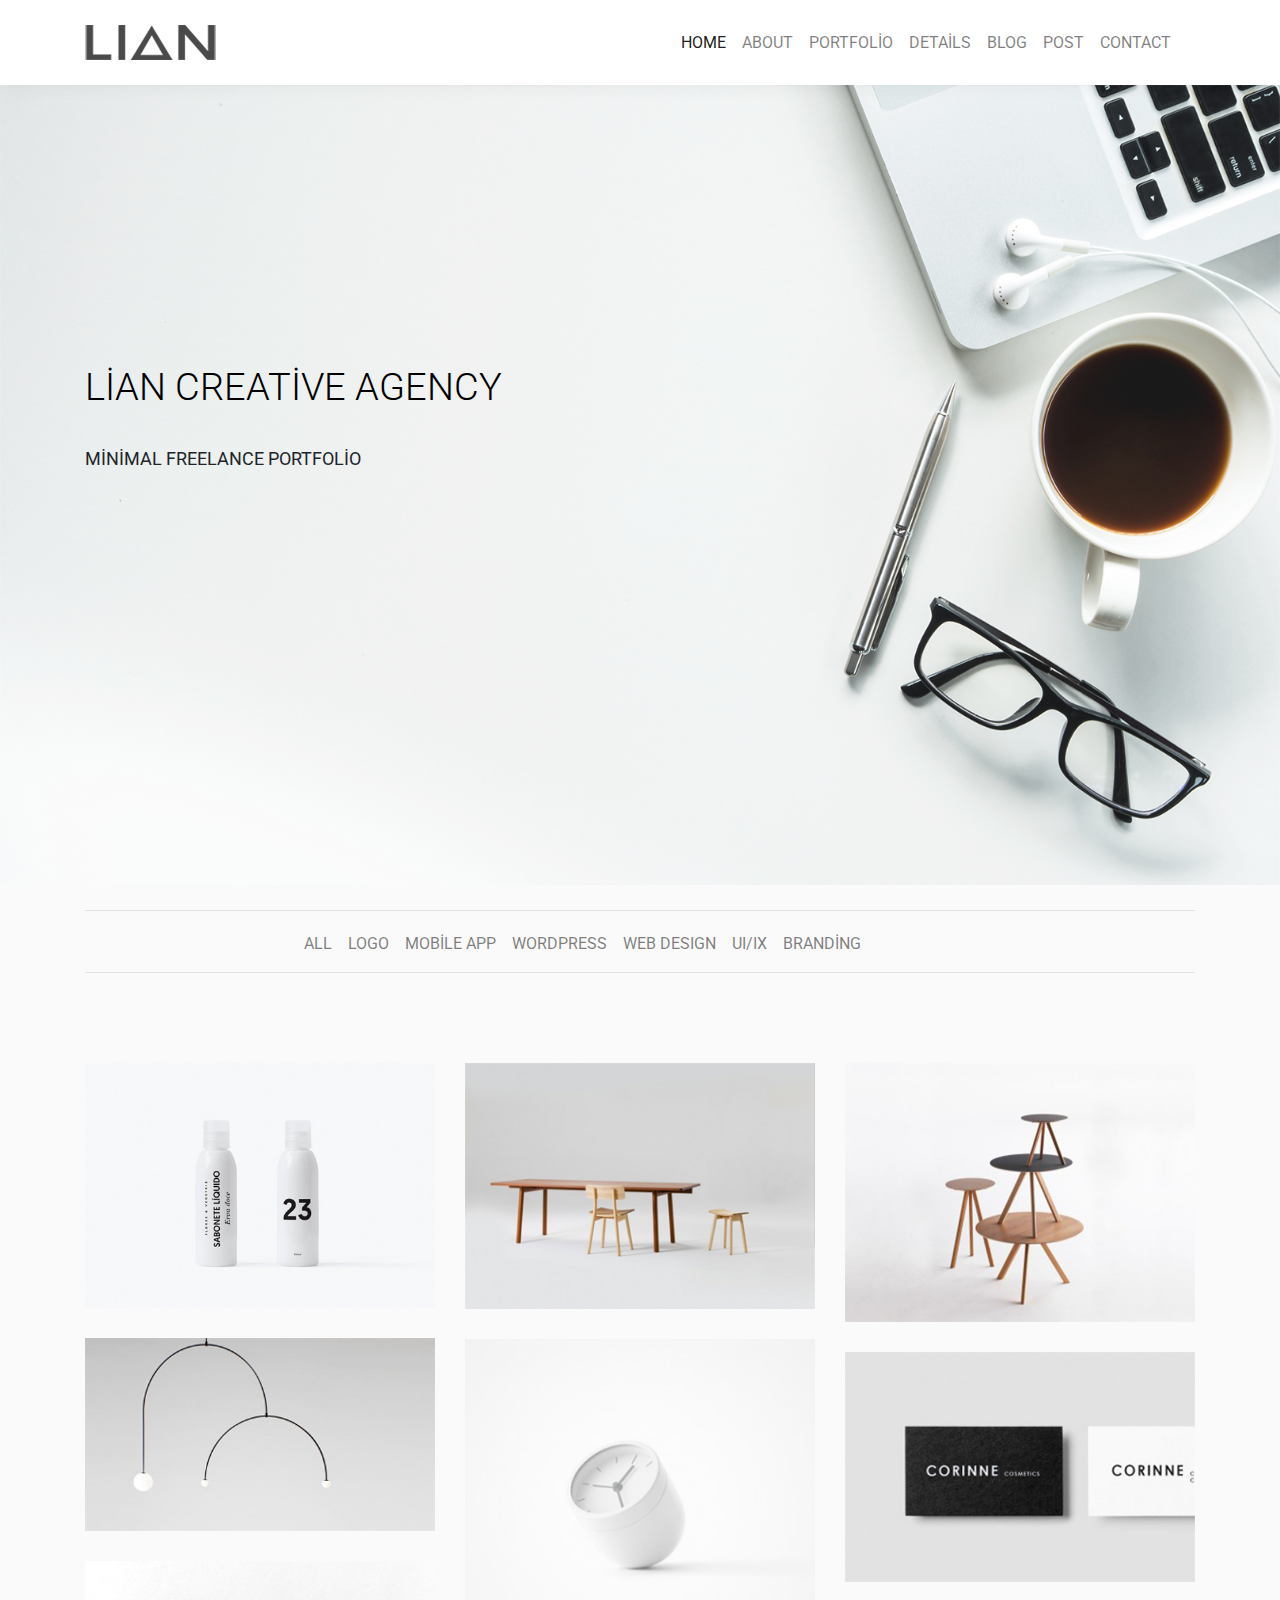
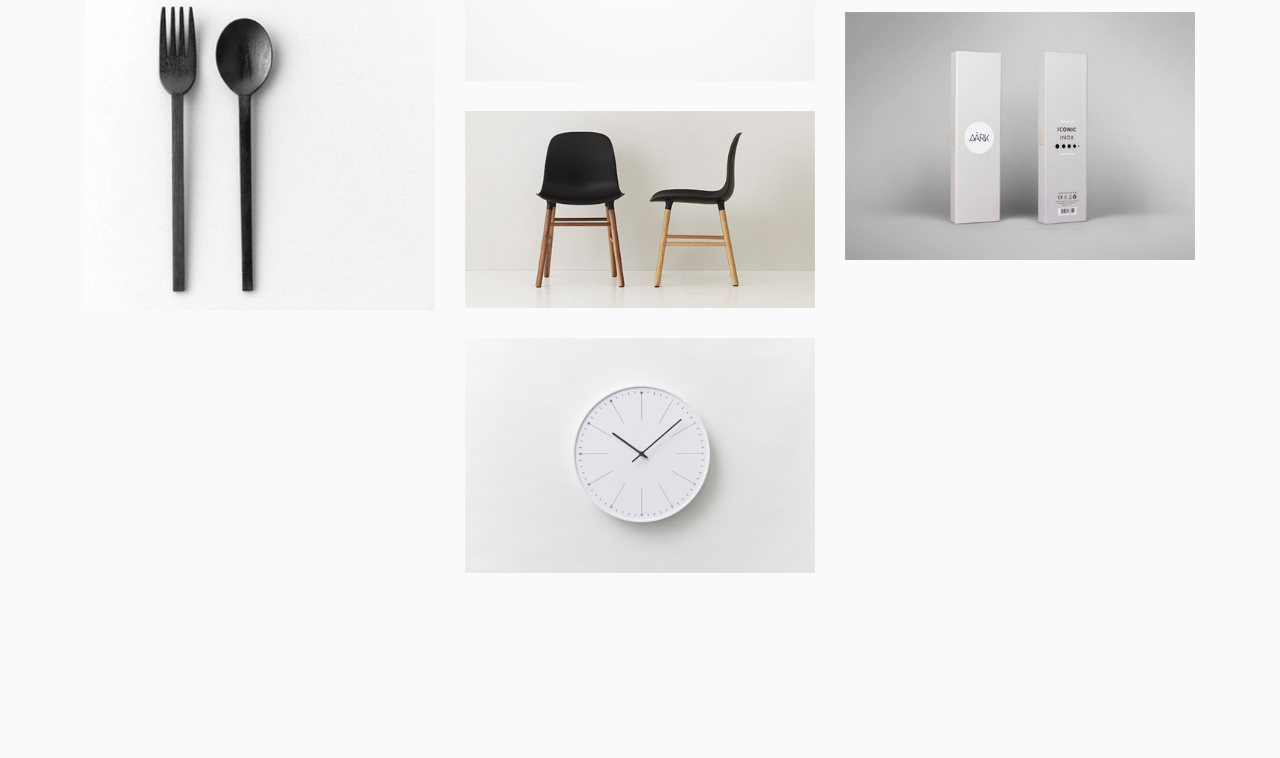
==== index.html @ 139699f3 "first commit" ====
<!DOCTYPE html>
<html lang="en">
<head>
    <meta charset="UTF-8">
    <meta name="viewport" content="width=device-width, initial-scale=1.0">
    <meta http-equiv="X-UA-Compatible" content="ie=edge">
    <title>LİAN</title>
    <link rel="stylesheet" href="about.html">
    <link rel="stylesheet" href="portfolio.html">
    <link rel="stylesheet" href="details.html">
    <link rel="stylesheet" href="contact.html">
    <link rel="stylesheet" href="blog.html">
    <link rel="stylesheet" href="post.html">
    <link rel="stylesheet" href="style.css">
    <link href="https://fonts.googleapis.com/icon?family=Material+Icons" rel="stylesheet">
    <link rel="stylesheet" href="https://stackpath.bootstrapcdn.com/bootstrap/4.3.1/css/bootstrap.min.css" integrity="sha384-ggOyR0iXCbMQv3Xipma34MD+dH/1fQ784/j6cY/iJTQUOhcWr7x9JvoRxT2MZw1T" crossorigin="anonymous">
    <link href="https://fonts.googleapis.com/css?family=Roboto:400,500,700&display=swap" rel="stylesheet">
</head>
<body>
    <header>
        <div class="header">
            <div class="container">
                <div class="header-area">
                    <div class="logo">
                        <a href="index.html"><img src="images/logo.png" alt="" style="padding: 15px 0;"></a>
                    </div>
                    <div class="menu">
                        <nav class="navbar navbar-expand-lg navbar-light">
                        <button class="navbar-toggler" type="button" data-toggle="collapse" data-target="#navbarNavAltMarkup" aria-controls="navbarNavAltMarkup" aria-expanded="false" aria-label="Toggle navigation">
                            <span class="navbar-toggler-icon"></span>
                        </button>
                        <div class="collapse navbar-collapse" id="navbarNavAltMarkup">
                            <div class="navbar-nav">
                            <a class="nav-item nav-link active" href="index.html">HOME <span class="sr-only">(current)</span></a>
                            <a class="nav-item nav-link" href="about.html">ABOUT</a>
                            <a class="nav-item nav-link" href="portfolio.html">PORTFOLİO</a>
                            <a class="nav-item nav-link" href="details.html">DETAİLS</a>
                            <a class="nav-item nav-link" href="blog.html">BLOG</a>
                            <a class="nav-item nav-link" href="post.html">POST</a>
                            <a class="nav-item nav-link" href="contact.html">CONTACT</a>
                            </div>
                        </div>
                        </nav>
                    </div>
                </div>
            </div>
        </div>
    </header>
    <main>
        <div class="slider">
            <div class="container">
                <div class="slogan">
                    <h1>LİAN CREATİVE AGENCY</h1>
                    <p>MİNİMAL FREELANCE PORTFOLİO </p>
                </div>
            </div>
        </div>
        <div class="section-content">
            <div class="container">
                <div class="content-header">
                    <div class="menu-area">
                        <div class="menu">
                            <nav class="navbar navbar-expand-lg navbar-light">
                            <button class="navbar-toggler" type="button" data-toggle="collapse" data-target="#navbarNavAltMarkup" aria-controls="navbarNavAltMarkup" aria-expanded="false" aria-label="Toggle navigation">
                                <span class="navbar-toggler-icon"></span>
                            </button>
                            <div class="collapse navbar-collapse" id="navbarNavAltMarkup">
                                <div class="navbar-nav">
                                <a class="nav-item nav-link" href="#">ALL <span class="sr-only">(current)</span></a>
                                <a class="nav-item nav-link" href="#">LOGO</a>
                                <a class="nav-item nav-link" href="#">MOBİLE APP</a>
                                <a class="nav-item nav-link" href="#">WORDPRESS</a>
                                <a class="nav-item nav-link" href="#">WEB DESIGN</a>
                                <a class="nav-item nav-link" href="#">UI/IX</a>
                                <a class="nav-item nav-link" href="#">BRANDİNG</a>
                                </div>
                            </div>
                            </nav>
                        </div>
                    </div>
                </div>
                <div class="content">
                    <div class="row">
                        <div class="col-md-4">
                            <img src="images/3.png" alt class="img-fluid">
                            <img src="images/2.png" alt class="img-fluid">
                            <img src="images/1.png" alt class="img-fluid">
                        </div>
                        <div class="col-md-4">
                            <img src="images/4.png" alt class="img-fluid">
                            <img src="images/5.png" alt class="img-fluid">
                            <img src="images/6.png" alt class="img-fluid">
                            <img src="images/7.png" alt class="img-fluid">
                        </div>
                        <div class="col-md-4">
                            <img src="images/8.png" alt class="img-fluid">
                            <img src="images/9.png" alt class="img-fluid">
                            <img src="images/10.png" alt class="img-fluid">
                        </div>
                    </div>
                </div>
            </div>
        </div>
    </main>
  <!--   <footer>
        <div class="footer">
            <div class="container">
                <div class="footer-image">
                    <img src="images/logo.png" alt="">
                </div>
                <div class="social-image d-flex">
                    <i class="material-icons">offline_pin</i>
                    <i class="material-icons">language</i>
                    <i class="material-icons">redeem</i>
                </div>
                <div class="text-area">
                    <h6>© 2016 MULTİMİX THEME BY THEMEFORCES. ALL RİGHTS RESERVED.</h6>
                </div>
            </div>
        </div>
    </footer> -->






    <script src="https://code.jquery.com/jquery-3.3.1.slim.min.js" integrity="sha384-q8i/X+965DzO0rT7abK41JStQIAqVgRVzpbzo5smXKp4YfRvH+8abtTE1Pi6jizo" crossorigin="anonymous"></script>
    <script src="https://cdnjs.cloudflare.com/ajax/libs/popper.js/1.14.7/umd/popper.min.js" integrity="sha384-UO2eT0CpHqdSJQ6hJty5KVphtPhzWj9WO1clHTMGa3JDZwrnQq4sF86dIHNDz0W1" crossorigin="anonymous"></script>
    <script src="https://stackpath.bootstrapcdn.com/bootstrap/4.3.1/js/bootstrap.min.js" integrity="sha384-JjSmVgyd0p3pXB1rRibZUAYoIIy6OrQ6VrjIEaFf/nJGzIxFDsf4x0xIM+B07jRM" crossorigin="anonymous"></script>
</body>
</html>
---- style.css ----
body{
    font-family: 'Roboto', sans-serif;
}

header {
    -webkit-box-shadow: 0px 10px 15px -6px rgba(156,156,156,1);
    -moz-box-shadow: 0px 10px 15px -6px rgba(156,156,156,1);
    box-shadow: 0px 10px 15px -6px rgba(156,156,156,1);
}

.header{
    padding: 10px 0;
}
.header-area{
    display: flex;
    justify-content: space-between;
}
.menu{
    padding-top: 5px;
}
.menu ul{
    display: flex;
    list-style: none;
}
.menu ul li a{
    padding-right: 20px;
    color: #777777;
}
.footer{
    background-image: url(images/base.png);
    background-size: cover;
    padding: 50px 0;
    margin-top: -8px;
    width: 100%;
    position: relative;
}
.footer-image img{
    position: absolute;
    left: 48%;
    top: 15%;
}
.social-image{
    position: absolute;
    left: 45%;
    top: 70%;
}
.social-image i {
    padding: 0 30px;
}
.text-area h6{
    text-align: center;
    font-weight: 400;
    padding: 20px 0;
    position: absolute;
    top: 100%;
    left: 38%;
}
                                                           /* HEADER AND FOOTER FİNİSH */

.slider{
    background-image: url(images/slider.png);
    background-repeat: no-repeat;
    background-size: cover;
    width: 100%;
    height: 800px;
    position: relative;
}
.slogan h1{
    font-size: 38px;
    font-weight: 300;
    color: #000000;
    position: absolute;
    top: 35%;
}
.slider p{
    text-align: center;
    font-size: 18px;
    font-weight: 400;
    position: absolute;
    top: 45%;
}
.section-content{
    background: #fafafa;
    padding-bottom: 120px;
}
.content-header{
    padding: 25px 0;
}
.menu-area{
    border-top: 1px solid #e1e1e1;
    border-bottom: 1px solid #e1e1e1;
    padding-left: 195px;
}
.content img{
    width: 100%;
    padding: 15px 0;
}
                                                             /* index finish */
.about{
    background-image: url(images/bg.jpg);
    background-repeat: no-repeat;
    background-size: cover;
    height: 400px;
    width: 100%;
}
.about-text{
    padding-top: 125px;
}
.about-title{
    background: #000000;
    width: 50%;
}
.about-title h1{
    color: aliceblue;
    font-weight: 300;
    padding: 0 20px;
    font-size: 35px;
}
.about p{
    font-size: 18px;
    font-weight: 200;
}
.about-content{
    background: #fafafa;
}
.content{
    padding: 50px 0;
}
.content img{
    width: 100%;
}
.content h4{
    padding-top: 10px;
    font-weight: 300;
}
.content p{
    color: #979797;
}
.team{
    padding-bottom: 70px;
}
.team-content{
    padding-top: 50px;
    background: #fafafa;
}
.team-title h4{
    text-align: center;
    font-weight: 300;
}
.team-title p{
    text-align: center;
    padding: 20px 0;
}
.team-text{
    padding: 10px 7px;
    background: #ffffff;
}
.team-text p{
    color: #9c9c9c;
    font-size: 12px;
}
.team img{
    width: 100%;
}
                                                               /* portfolio başlangıç */
.portfolio{
    background-image: url(images/port.jpg);
    background-repeat: no-repeat;
    background-size: cover;
    height: 400px;
    width: 100%;
}
                                                                    /* details */
.details{
    background-image: url(images/port.jpg);
    background-repeat: no-repeat;
    background-size: cover;
    height: 400px;
    width: 100%;
}
.details-header h2{
    font-weight: 300;
}
.details-content{
    padding: 75px 0;
    background: #fafafa;
}
.details-text{
    border-top: 1px solid #e1e1e1;
    border-bottom: 1px solid #e1e1e1;
    padding: 20px 0;
}
.project-text{
    padding-top: 25px;
}
.details-content img{
    width: 100%;
    padding-bottom: 15px;
}
.details-title{
    padding: 75px 0;
}
.details-title h3{
    text-align: center;
    font-weight: 300;
    padding-bottom: 25px;
}
.details-title p{
    text-align: center;
    color: #777777;
}
                                                                /* contact bölümü */
.contact{
    background-image: url(images/bg.jpg);
    background-repeat: no-repeat;
    background-size: cover;
    height: 400px;
    width: 100%;
}
.contact-header h2{
    font-weight: 300;
    letter-spacing: 13px;
}
.contact-content{
    padding: 75px 0;
    background: #fafafa;
}
.contact-content img{
    width: 100%;
}
.contact-text p{
    font-weight: 700;
}
.maps{
    background-image: url(images/map.png);
    background-repeat: no-repeat;
    background-size: cover;
    height: 400px;
    width: 100%;
}
.map-text{
    background: #ffffff;
    width: 40%;
    height: 10%;
}
.map-text h5{
    text-align: center;
    padding-top: 5px;
}
.map-text p{
    text-align: center;
}
                                                                    /* blog bölümü */

.blog{
    background-image: url(images/xx.jpg);
    background-repeat: no-repeat;
    background-size: cover;
    height: 400px;
    width: 100%;
}
.blog-text{
    padding-top: 125px;
}
.blog-title{
    background: #000000;
    width: 50%;
}
.blog-title h1{
    color: aliceblue;
    font-weight: 300;
    padding: 0 20px;
    font-size: 35px;
}
.blog p{
    font-size: 18px;
    font-weight: 200;
}   
.blog-content{
    background: #fafafa;
}       
.content-one{
    background: #ffffff;
    margin: 50px 0;
    padding: 40px 10px;
}  
.content-one h5{
    background: #000000;
    color: #ffffff;
    width: 36%;
}       
.content-two{
    margin: 50px 0;
}    
.content-text{
    background: #ffffff;
    padding: 40px 10px;
}       
.content-text h6{
    padding: 15px 0;
}   
.content-theree{
    background: #232323;
    margin: 50px 0;
    padding: 40px 10px;
}    
.content-theree h4{
    color: #ffffff;
}                  
.content-theree h5{
    color: #ffffff;
}   
.content-theree p{
    color: #ffffff;
}
.search-area{
    margin: 50px 0;
}
.post-area h5{
    text-align: center;
    padding: 15px 0;
    background: #ebebeb;
    letter-spacing: 7px;
}
.post-one{
    padding: 10px 0;
}
.tag-area h5{
    text-align: center;
    padding: 15px 0;
    background: #ebebeb;
    letter-spacing: 7px;
}
.instagram h5{
    text-align: center;
    padding: 15px 0;
    background: #ebebeb;
    letter-spacing: 7px;
}
/* POST BÖLÜMÜ */
.post{
    background: #fafafa;
}
.post-title{
    padding: 40px 0;
}
.post-title h3{
    text-align: center;
    font-weight: 300;
    letter-spacing: 6px;
}
.post img{
    padding-left: 70px;
}
.form-title{
    padding: 40px 0;
}
.form-title h3{
    text-align: center;
    letter-spacing: 5px;
    font-weight: 300;
}
.form-chapter img{
    width: 90%;
}
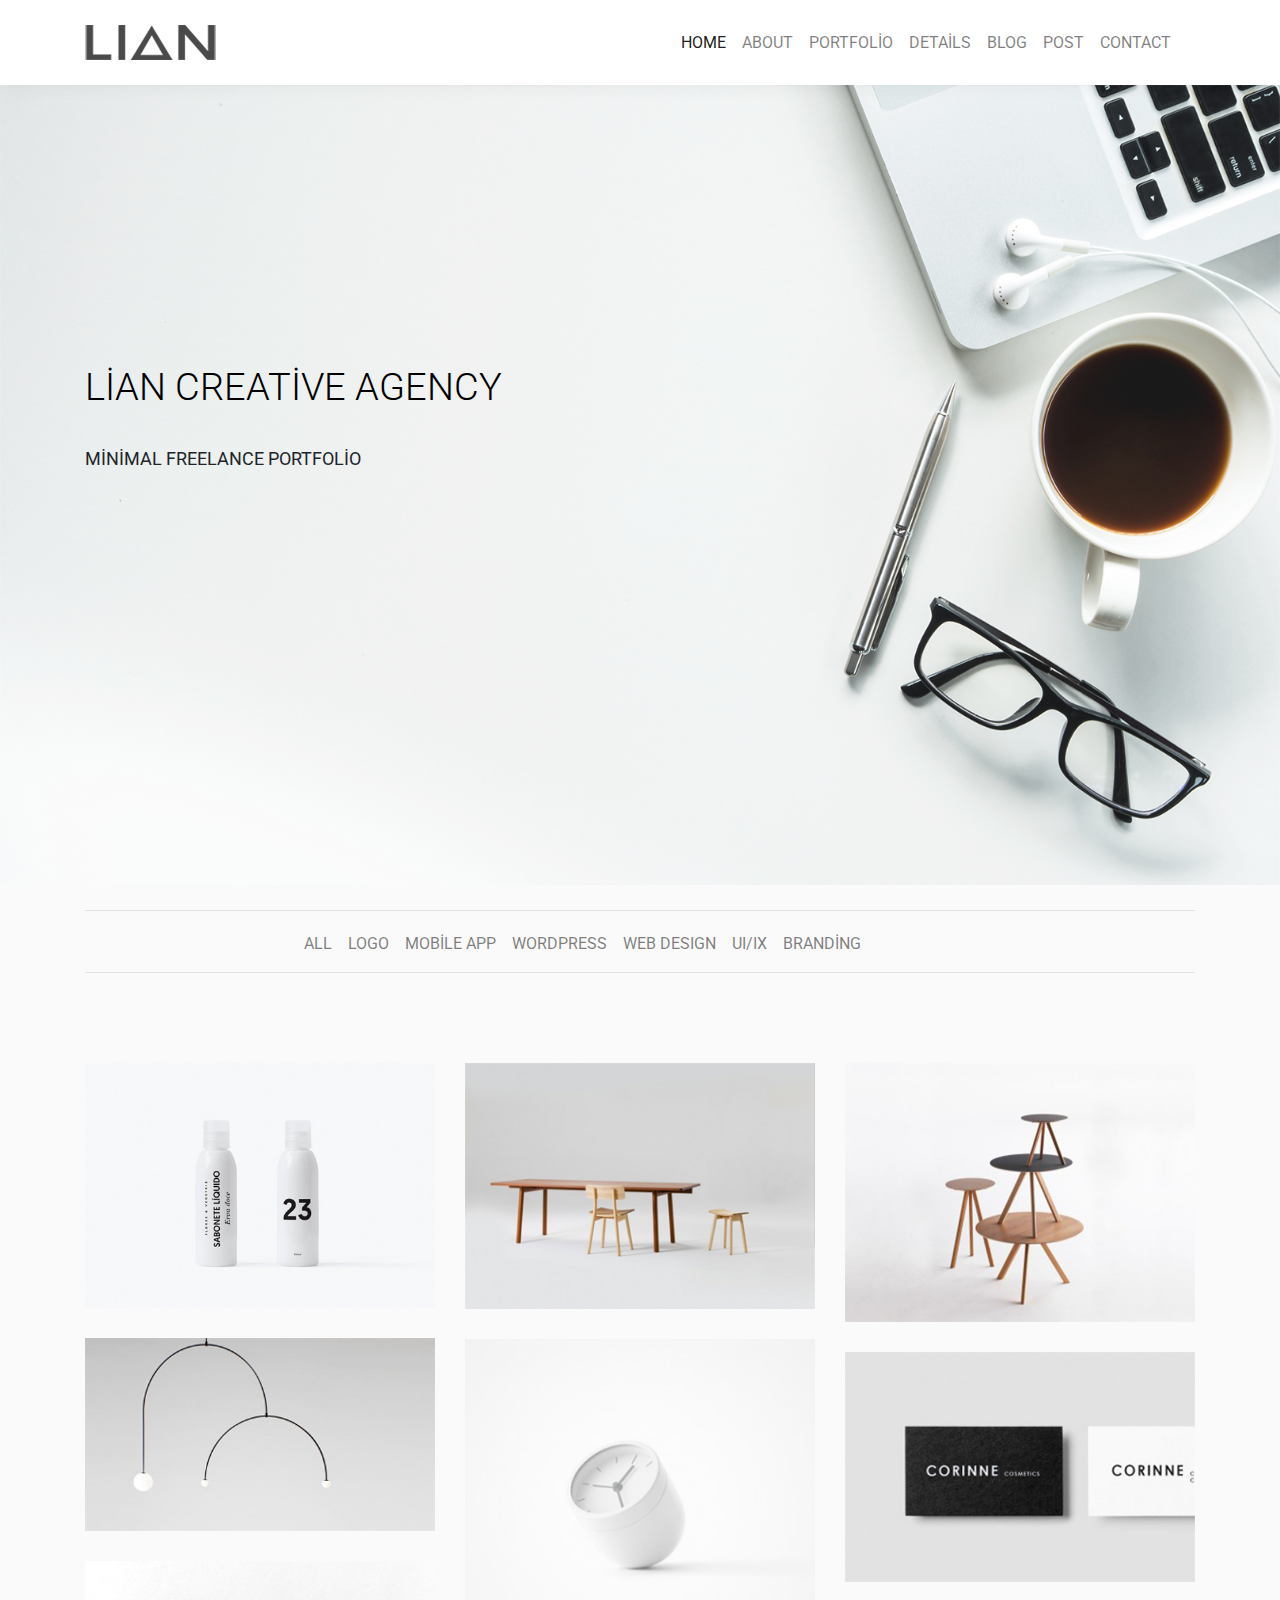
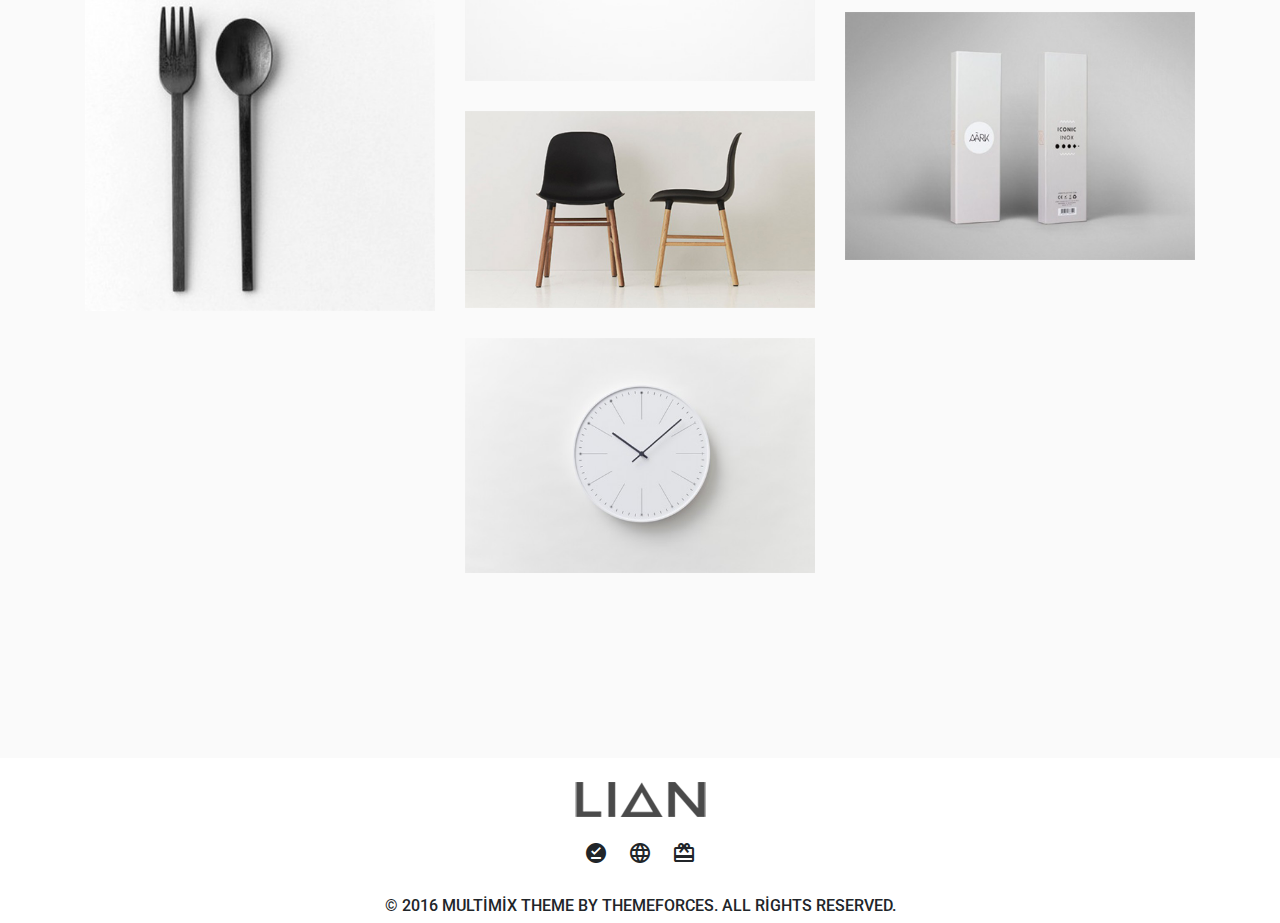
==== commit 0b3d10c2: "hatalar düzeltildi slider eklendi" ====
--- a/index.html
+++ b/index.html
@@ -102,23 +102,21 @@
             </div>
         </div>
     </main>
-  <!--   <footer>
-        <div class="footer">
-            <div class="container">
-                <div class="footer-image">
-                    <img src="images/logo.png" alt="">
-                </div>
-                <div class="social-image d-flex">
-                    <i class="material-icons">offline_pin</i>
-                    <i class="material-icons">language</i>
-                    <i class="material-icons">redeem</i>
-                </div>
-                <div class="text-area">
-                    <h6>© 2016 MULTİMİX THEME BY THEMEFORCES. ALL RİGHTS RESERVED.</h6>
-                </div>
+    <footer>
+        <div class="container">
+            <div class="footer-image text-center mt-4 mb-4">
+                <img src="images/logo.png" alt="">
+            </div>
+            <div class="social-image text-center mb-4">
+                <i class="material-icons ml-2 mr-2">offline_pin</i>
+                <i class="material-icons ml-2 mr-2">language</i>
+                <i class="material-icons ml-2 mr-2">redeem</i>
+            </div>
+            <div class="text-area text-center">
+                <h6>© 2016 MULTİMİX THEME BY THEMEFORCES. ALL RİGHTS RESERVED.</h6>
             </div>
         </div>
-    </footer> -->
+    </footer>
 
 
 
--- a/style.css
+++ b/style.css
@@ -25,35 +25,6 @@
 .menu ul li a{
     padding-right: 20px;
     color: #777777;
-}
-.footer{
-    background-image: url(images/base.png);
-    background-size: cover;
-    padding: 50px 0;
-    margin-top: -8px;
-    width: 100%;
-    position: relative;
-}
-.footer-image img{
-    position: absolute;
-    left: 48%;
-    top: 15%;
-}
-.social-image{
-    position: absolute;
-    left: 45%;
-    top: 70%;
-}
-.social-image i {
-    padding: 0 30px;
-}
-.text-area h6{
-    text-align: center;
-    font-weight: 400;
-    padding: 20px 0;
-    position: absolute;
-    top: 100%;
-    left: 38%;
 }
                                                            /* HEADER AND FOOTER FİNİSH */
 
@@ -360,6 +331,6 @@
     letter-spacing: 5px;
     font-weight: 300;
 }
-.form-chapter img{
-    width: 90%;
+.form-area{
+    padding-bottom: 50px;
 }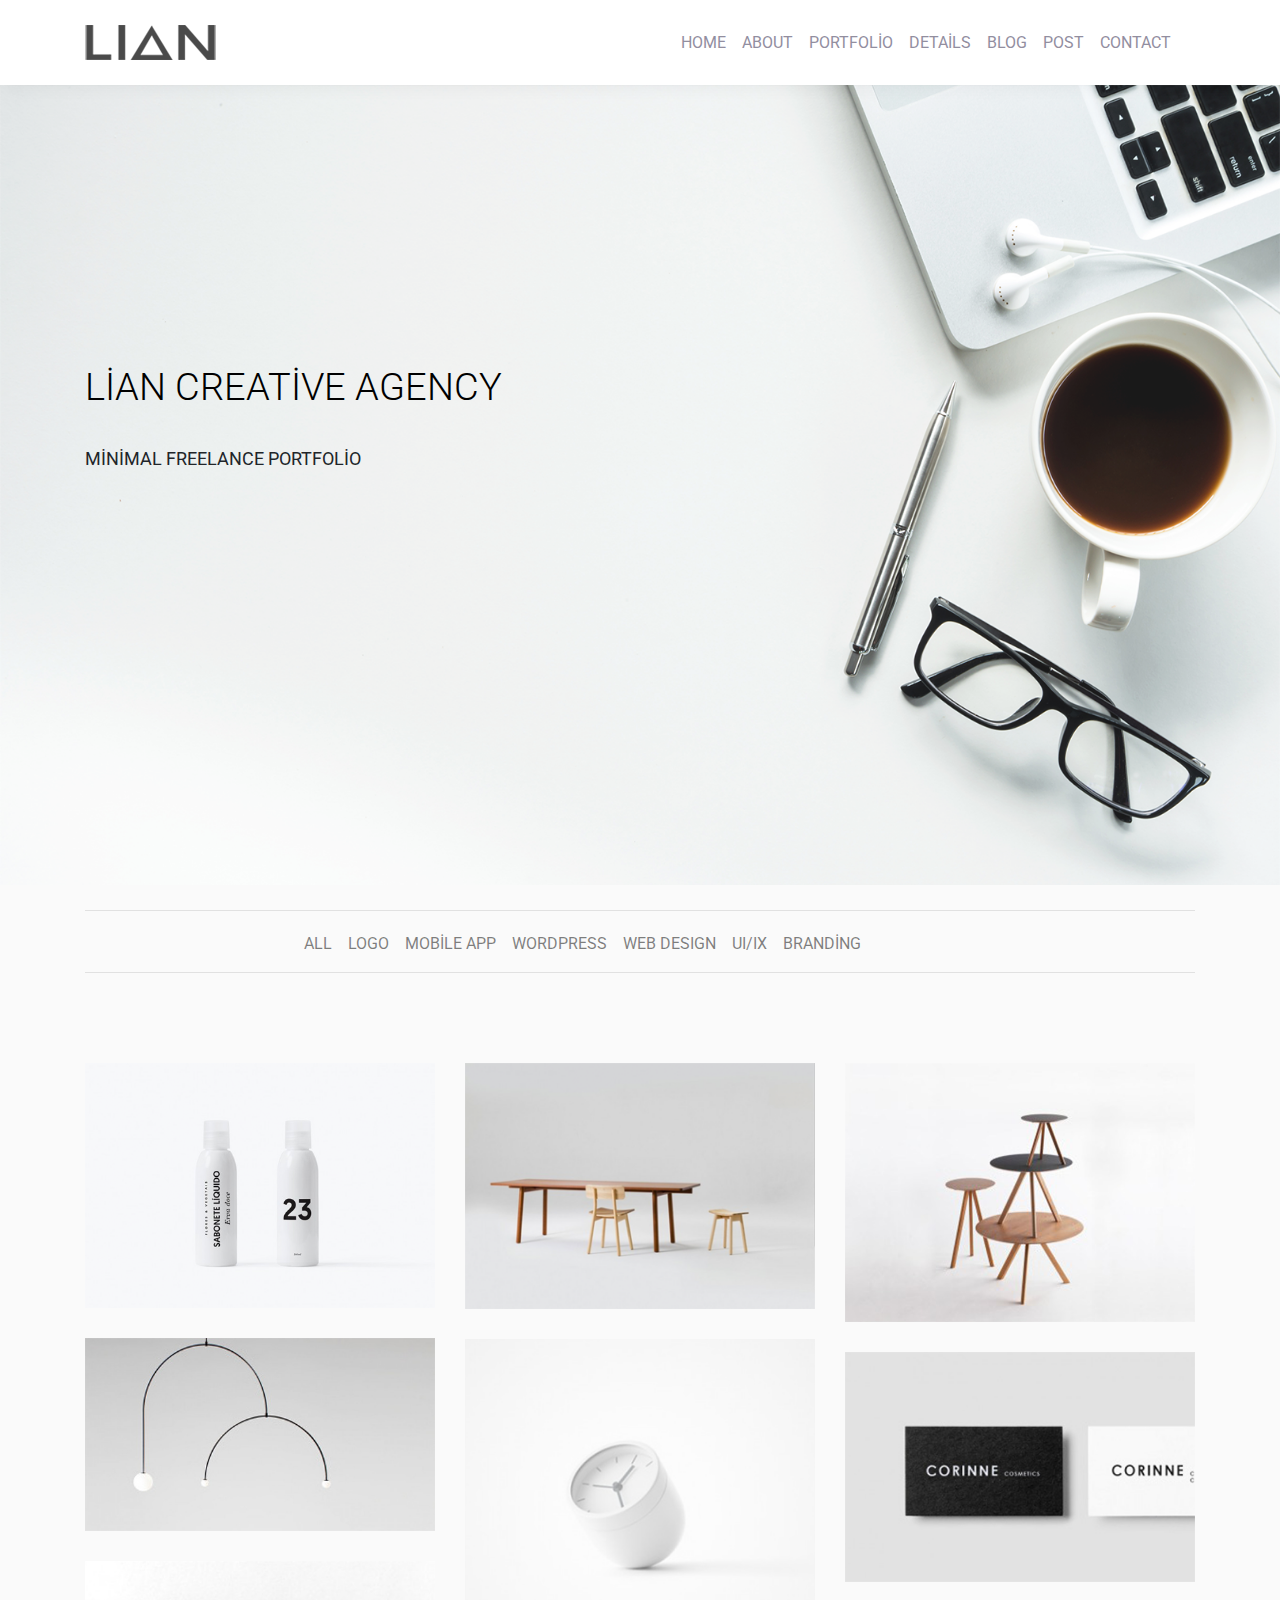
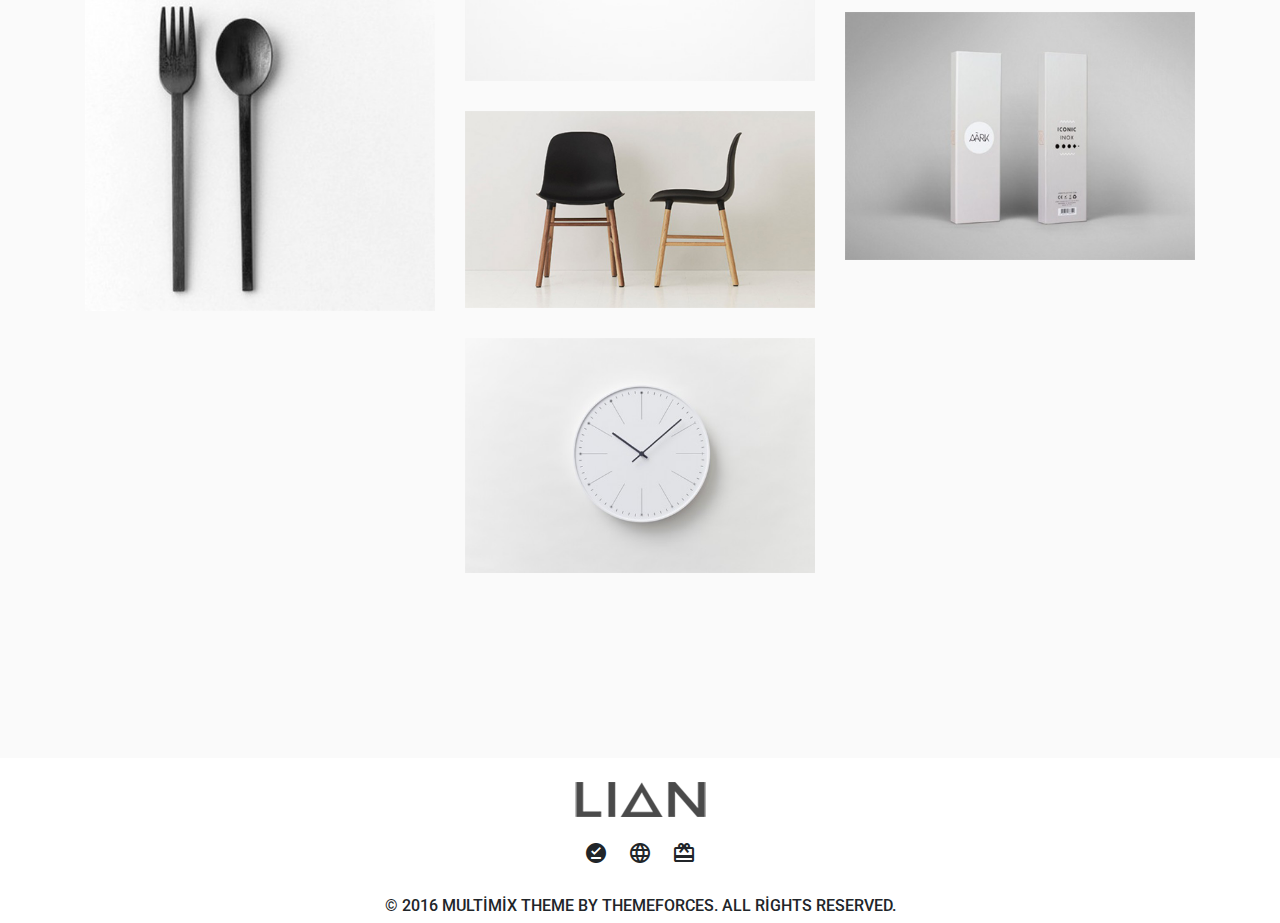
==== commit 92fd7571: "hatalar düzeltildi" ====
--- a/index.html
+++ b/index.html
@@ -24,24 +24,37 @@
                     <div class="logo">
                         <a href="index.html"><img src="images/logo.png" alt="" style="padding: 15px 0;"></a>
                     </div>
-                    <div class="menu">
-                        <nav class="navbar navbar-expand-lg navbar-light">
-                        <button class="navbar-toggler" type="button" data-toggle="collapse" data-target="#navbarNavAltMarkup" aria-controls="navbarNavAltMarkup" aria-expanded="false" aria-label="Toggle navigation">
-                            <span class="navbar-toggler-icon"></span>
+                    <nav class="navbar navbar-expand-lg navbar-light">
+                        <a class="navbar-brand" href="#"></a>
+                        <button class="navbar-toggler" type="button" data-toggle="collapse" data-target="#navbarNav" aria-controls="navbarNav" aria-expanded="false" aria-label="Toggle navigation">
+                        <span class="navbar-toggler-icon"></span>
                         </button>
-                        <div class="collapse navbar-collapse" id="navbarNavAltMarkup">
-                            <div class="navbar-nav">
-                            <a class="nav-item nav-link active" href="index.html">HOME <span class="sr-only">(current)</span></a>
-                            <a class="nav-item nav-link" href="about.html">ABOUT</a>
-                            <a class="nav-item nav-link" href="portfolio.html">PORTFOLİO</a>
-                            <a class="nav-item nav-link" href="details.html">DETAİLS</a>
-                            <a class="nav-item nav-link" href="blog.html">BLOG</a>
-                            <a class="nav-item nav-link" href="post.html">POST</a>
-                            <a class="nav-item nav-link" href="contact.html">CONTACT</a>
-                            </div>
+                        <div class="collapse navbar-collapse" id="navbarNav">
+                        <ul class="navbar-nav">
+                            <li class="nav-item">
+                            <a class="nav-link" style="color: #928e9f;" href="index.html">HOME <span class="sr-only">(current)</span></a>
+                            </li>
+                            <li class="nav-item">
+                            <a class="nav-link" style="color: #928e9f;" href="about.html">ABOUT</a>
+                            </li>
+                            <li class="nav-item">
+                            <a class="nav-link" style="color: #928e9f;" href="portfolio.html">PORTFOLİO</a>
+                            </li>
+                            <li class="nav-item">
+                            <a class="nav-link" style="color: #928e9f;" href="details.html">DETAİLS</a>
+                            </li>
+                            <li class="nav-item">
+                            <a class="nav-link" style="color: #928e9f;" href="blog.html">BLOG</a>
+                            </li>
+                            <li class="nav-item">
+                            <a class="nav-link" style="color: #928e9f;" href="post.html">POST</a>
+                            </li>
+                            <li class="nav-item">
+                            <a class="nav-link" style="color: #928e9f;" href="contact.html">CONTACT</a>
+                            </li>
+                        </ul>
                         </div>
-                        </nav>
-                    </div>
+                    </nav>
                 </div>
             </div>
         </div>
